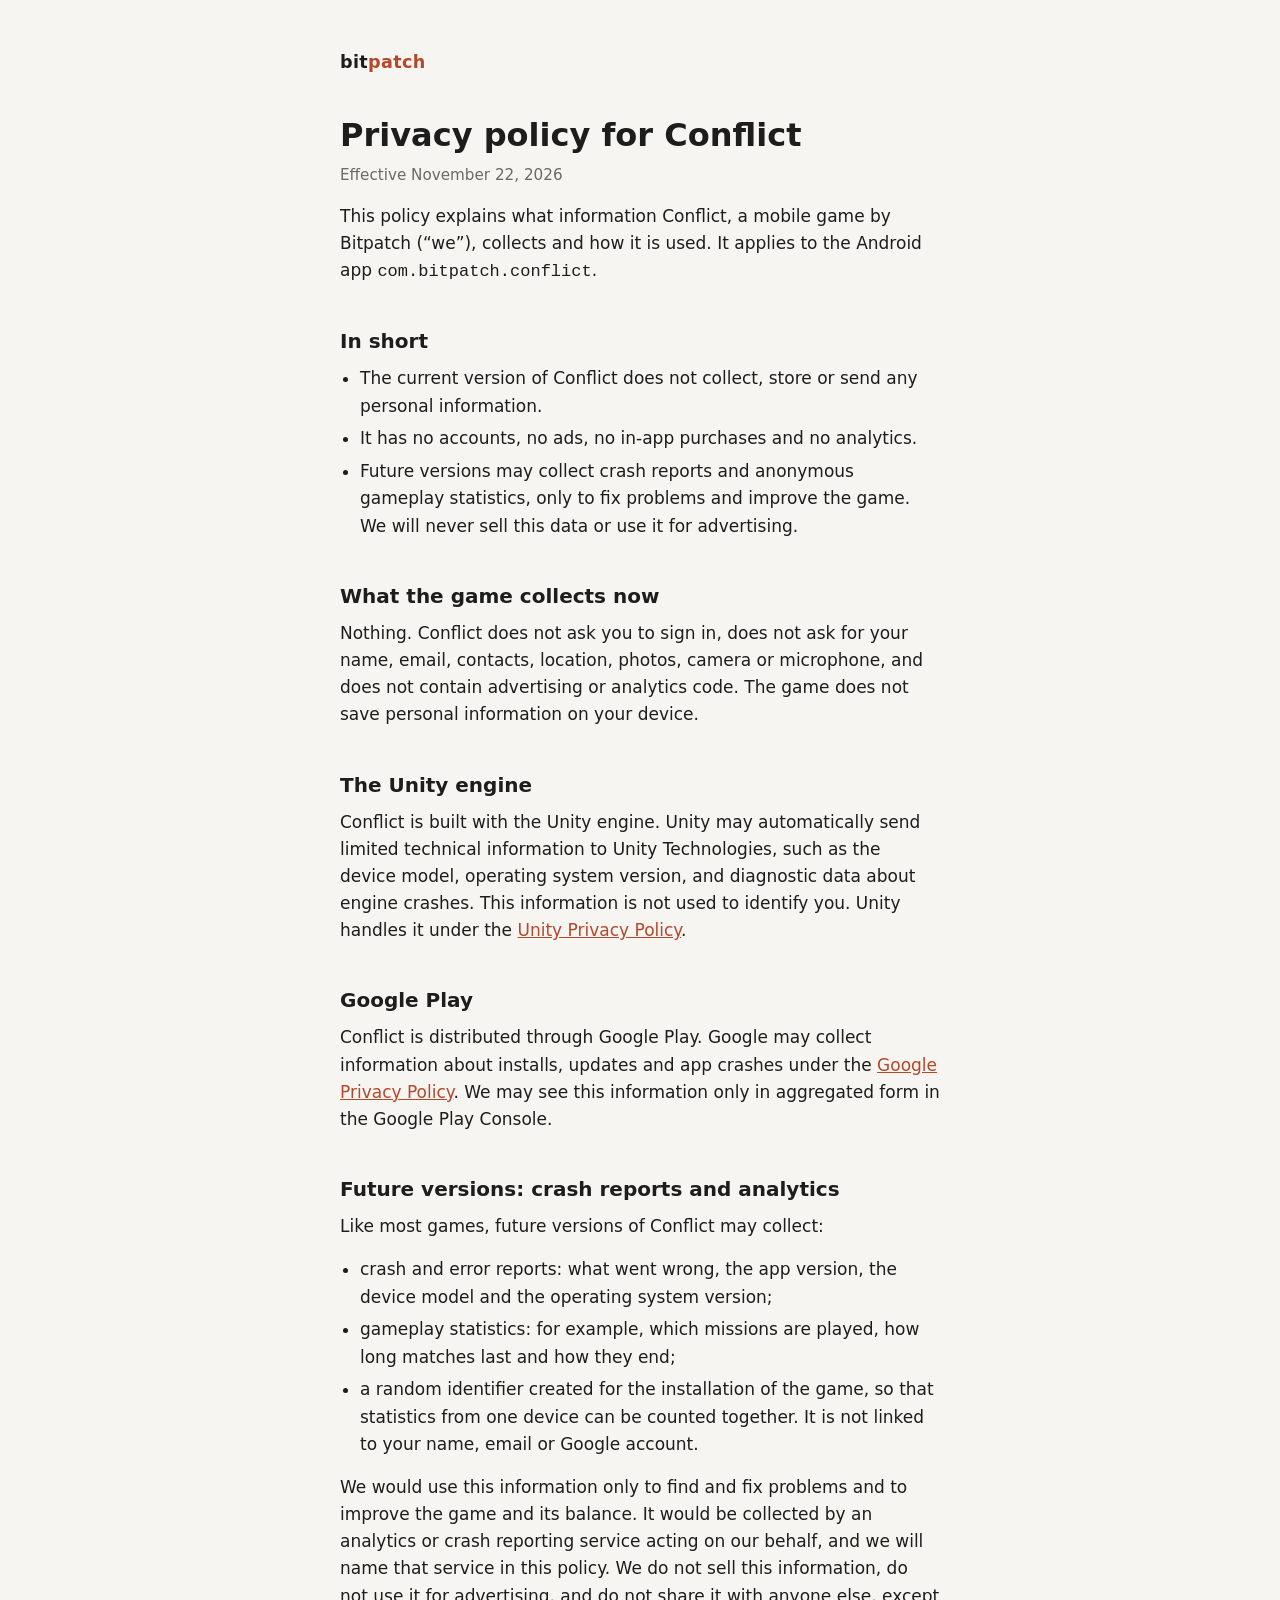
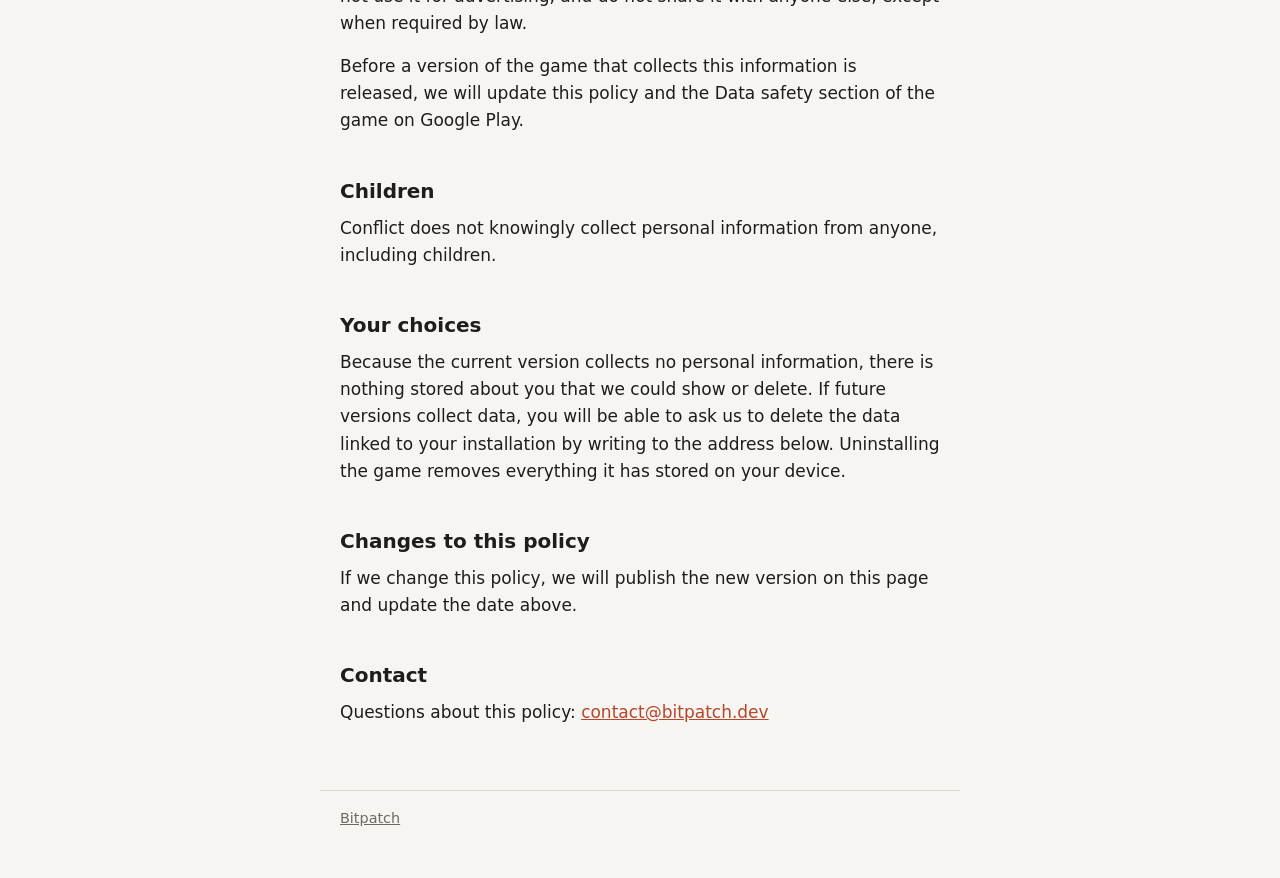
==== privacy/index.html @ a921435c "Add the Bitpatch website with the home page and the privacy policy of Conflict" ====
<!doctype html>
<html lang="en">
<head>
  <meta charset="utf-8">
  <meta name="viewport" content="width=device-width, initial-scale=1">
  <title>Privacy policy for Conflict · Bitpatch</title>
  <meta name="description" content="Privacy policy for Conflict, a mobile game by Bitpatch.">
  <link rel="icon" href="/favicon.svg" type="image/svg+xml">
  <link rel="stylesheet" href="/style.css">
</head>
<body>
  <header>
    <a class="brand" href="/">bit<span>patch</span></a>
  </header>
  <main>
    <h1>Privacy policy for Conflict</h1>
    <p class="meta">Effective November 22, 2026</p>

    <p>This policy explains what information Conflict, a mobile game by Bitpatch (“we”), collects and how it is used. It applies to the Android app <code>com.bitpatch.conflict</code>.</p>

    <h2>In short</h2>
    <ul>
      <li>The current version of Conflict does not collect, store or send any personal information.</li>
      <li>It has no accounts, no ads, no in-app purchases and no analytics.</li>
      <li>Future versions may collect crash reports and anonymous gameplay statistics, only to fix problems and improve the game. We will never sell this data or use it for advertising.</li>
    </ul>

    <h2>What the game collects now</h2>
    <p>Nothing. Conflict does not ask you to sign in, does not ask for your name, email, contacts, location, photos, camera or microphone, and does not contain advertising or analytics code. The game does not save personal information on your device.</p>

    <h2>The Unity engine</h2>
    <p>Conflict is built with the Unity engine. Unity may automatically send limited technical information to Unity Technologies, such as the device model, operating system version, and diagnostic data about engine crashes. This information is not used to identify you. Unity handles it under the <a href="https://unity.com/legal/privacy-policy">Unity Privacy Policy</a>.</p>

    <h2>Google Play</h2>
    <p>Conflict is distributed through Google Play. Google may collect information about installs, updates and app crashes under the <a href="https://policies.google.com/privacy">Google Privacy Policy</a>. We may see this information only in aggregated form in the Google Play Console.</p>

    <h2>Future versions: crash reports and analytics</h2>
    <p>Like most games, future versions of Conflict may collect:</p>
    <ul>
      <li>crash and error reports: what went wrong, the app version, the device model and the operating system version;</li>
      <li>gameplay statistics: for example, which missions are played, how long matches last and how they end;</li>
      <li>a random identifier created for the installation of the game, so that statistics from one device can be counted together. It is not linked to your name, email or Google account.</li>
    </ul>
    <p>We would use this information only to find and fix problems and to improve the game and its balance. It would be collected by an analytics or crash reporting service acting on our behalf, and we will name that service in this policy. We do not sell this information, do not use it for advertising, and do not share it with anyone else, except when required by law.</p>
    <p>Before a version of the game that collects this information is released, we will update this policy and the Data safety section of the game on Google Play.</p>

    <h2>Children</h2>
    <p>Conflict does not knowingly collect personal information from anyone, including children.</p>

    <h2>Your choices</h2>
    <p>Because the current version collects no personal information, there is nothing stored about you that we could show or delete. If future versions collect data, you will be able to ask us to delete the data linked to your installation by writing to the address below. Uninstalling the game removes everything it has stored on your device.</p>

    <h2>Changes to this policy</h2>
    <p>If we change this policy, we will publish the new version on this page and update the date above.</p>

    <h2>Contact</h2>
    <p>Questions about this policy: <a href="mailto:contact@bitpatch.dev">contact@bitpatch.dev</a></p>
  </main>
  <footer>
    <a href="/">Bitpatch</a>
  </footer>
</body>
</html>
---- style.css ----
:root {
  color-scheme: light dark;
  --bg: #f6f5f1;
  --fg: #1d1d1b;
  --muted: #6b6a64;
  --line: #d9d7cf;
  --accent: #b5472b;
}

@media (prefers-color-scheme: dark) {
  :root {
    --bg: #161614;
    --fg: #e8e6df;
    --muted: #9a988f;
    --line: #34332f;
    --accent: #e0714f;
  }
}

* {
  box-sizing: border-box;
}

html {
  -webkit-text-size-adjust: 100%;
}

body {
  margin: 0;
  background: var(--bg);
  color: var(--fg);
  font: 17px/1.6 system-ui, -apple-system, "Segoe UI", Roboto, sans-serif;
}

main,
header,
footer {
  max-width: 40rem;
  margin: 0 auto;
  padding: 0 1.25rem;
}

header {
  padding-top: 3rem;
}

.brand {
  color: var(--fg);
  font-weight: 700;
  font-size: 1.1rem;
  letter-spacing: 0.02em;
  text-decoration: none;
}

.brand span {
  color: var(--accent);
}

main {
  padding-top: 2.5rem;
  padding-bottom: 3rem;
}

h1 {
  font-size: 2rem;
  line-height: 1.2;
  margin: 0 0 0.5rem;
}

h2 {
  font-size: 1.25rem;
  margin: 2.5rem 0 0.5rem;
}

p,
ul {
  margin: 0 0 1rem;
}

ul {
  padding-left: 1.25rem;
}

li {
  margin-bottom: 0.35rem;
}

a {
  color: var(--accent);
}

.lead {
  color: var(--muted);
  font-size: 1.1rem;
}

.game {
  border-top: 1px solid var(--line);
  margin-top: 2.5rem;
  padding-top: 0.5rem;
}

.status {
  display: inline-block;
  font-size: 0.85rem;
  color: var(--muted);
  border: 1px solid var(--line);
  border-radius: 999px;
  padding: 0.1rem 0.7rem;
}

.meta {
  color: var(--muted);
  font-size: 0.95rem;
}

footer {
  border-top: 1px solid var(--line);
  padding-top: 1rem;
  padding-bottom: 3rem;
  color: var(--muted);
  font-size: 0.9rem;
}

footer a {
  color: var(--muted);
}
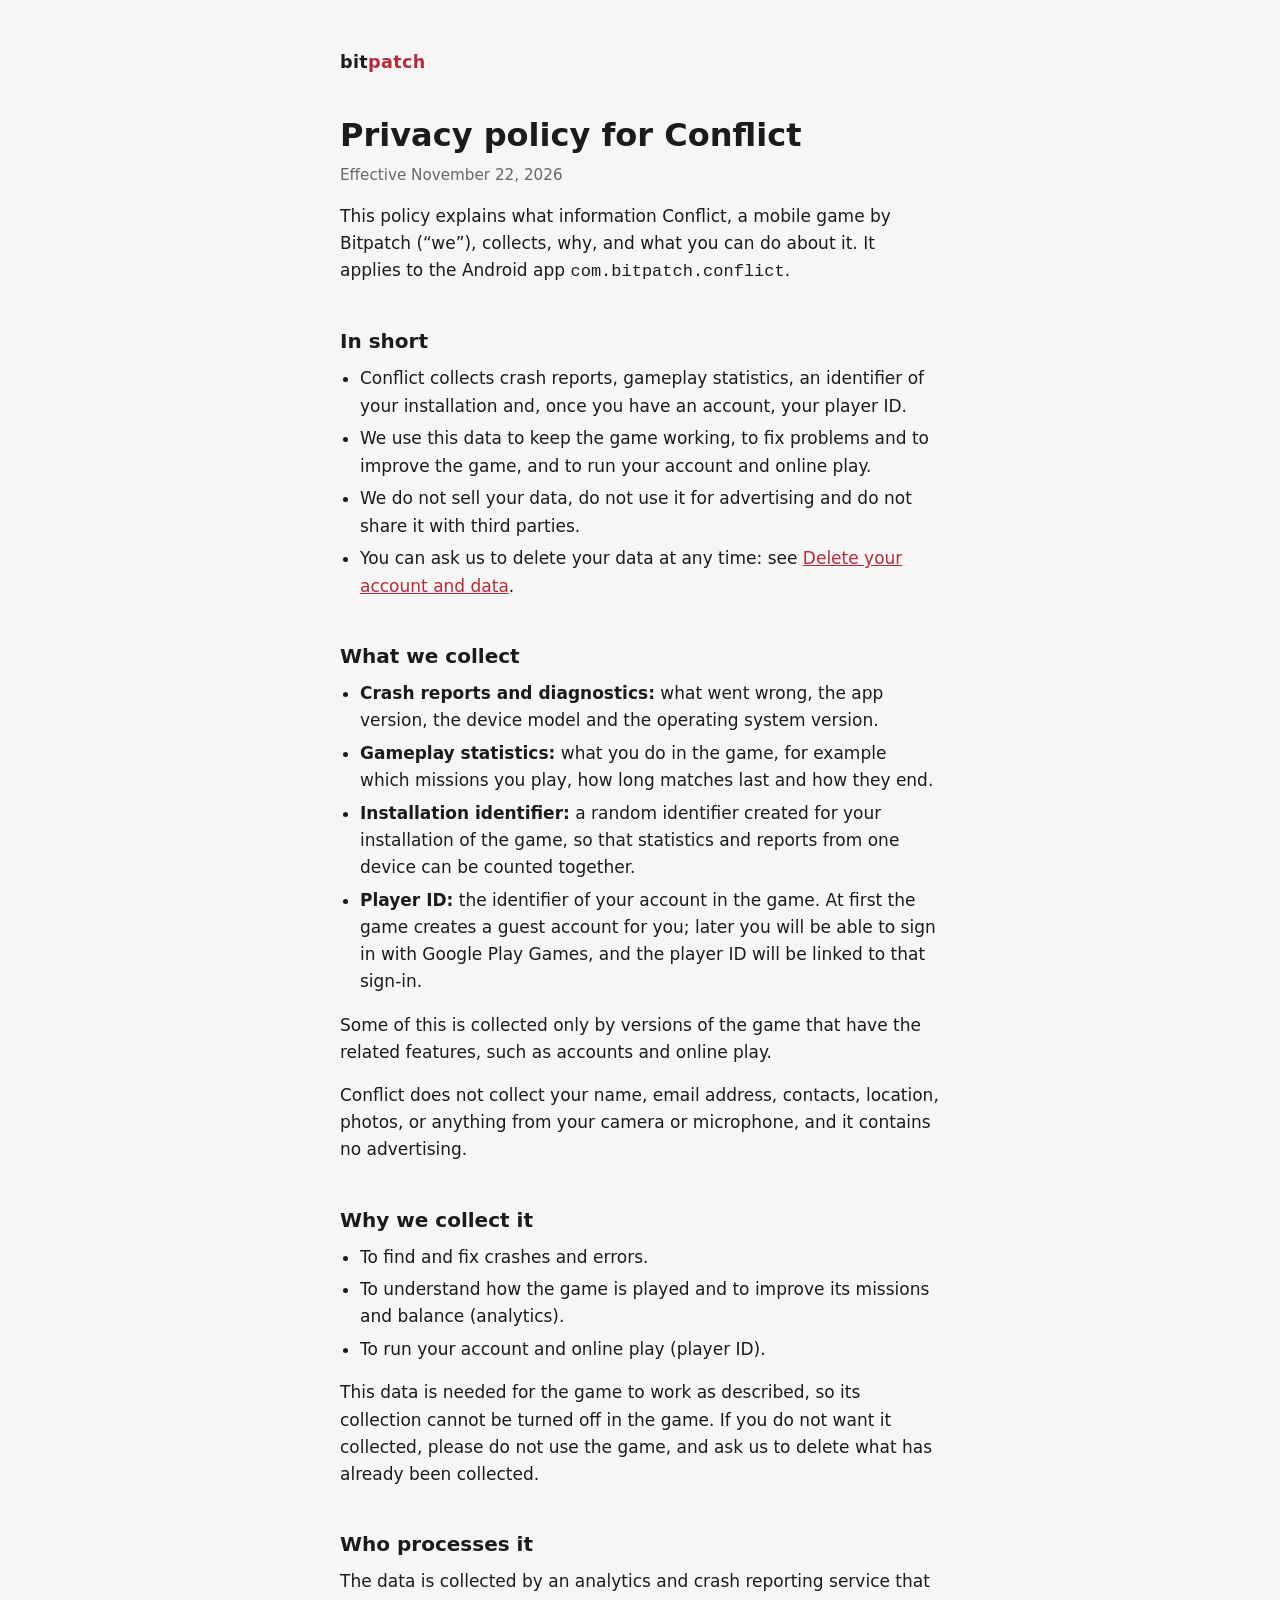
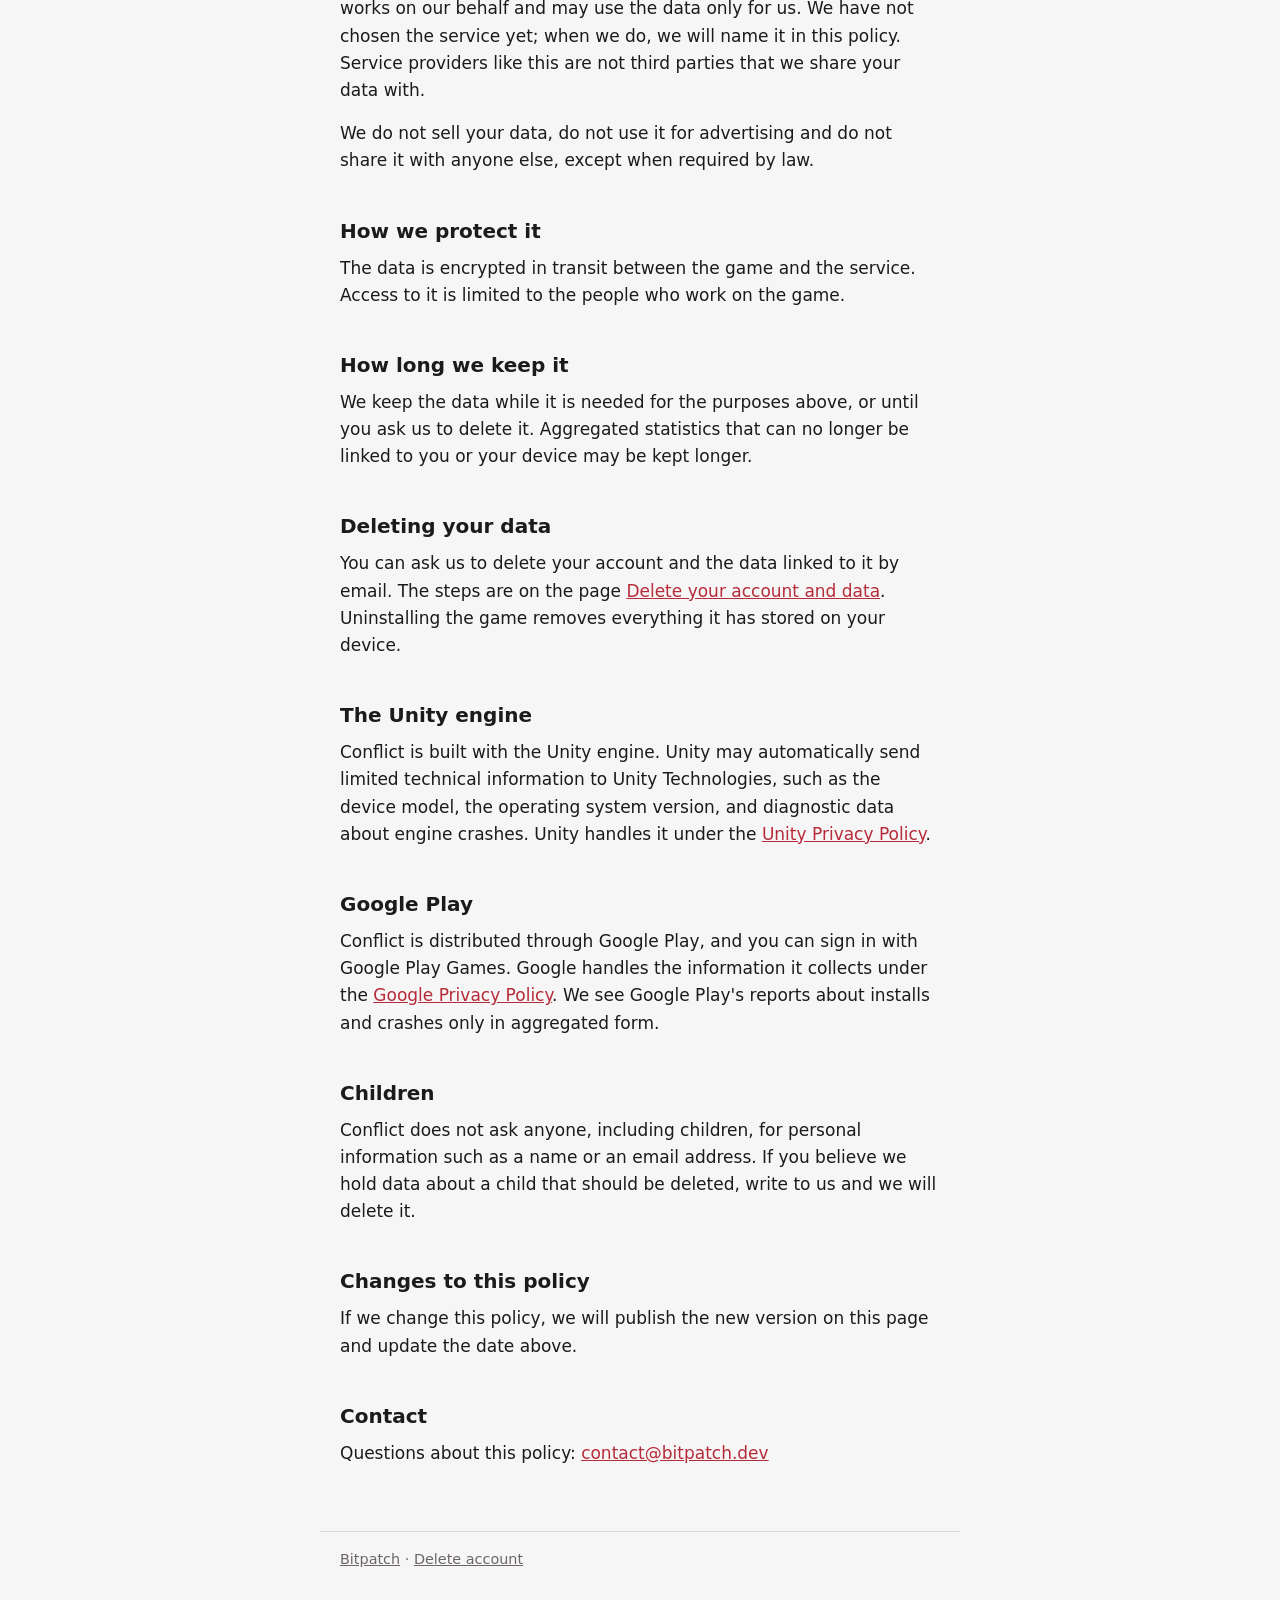
==== commit 379dffd5: "Describe in the privacy policy the data Conflict collects as declared on Google Play, and add a page" ====
--- a/privacy/index.html
+++ b/privacy/index.html
@@ -16,39 +16,55 @@
     <h1>Privacy policy for Conflict</h1>
     <p class="meta">Effective November 22, 2026</p>
 
-    <p>This policy explains what information Conflict, a mobile game by Bitpatch (“we”), collects and how it is used. It applies to the Android app <code>com.bitpatch.conflict</code>.</p>
+    <p>This policy explains what information Conflict, a mobile game by Bitpatch (“we”), collects, why, and what you can do about it. It applies to the Android app <code>com.bitpatch.conflict</code>.</p>
 
     <h2>In short</h2>
     <ul>
-      <li>The current version of Conflict does not collect, store or send any personal information.</li>
-      <li>It has no accounts, no ads, no in-app purchases and no analytics.</li>
-      <li>Future versions may collect crash reports and anonymous gameplay statistics, only to fix problems and improve the game. We will never sell this data or use it for advertising.</li>
+      <li>Conflict collects crash reports, gameplay statistics, an identifier of your installation and, once you have an account, your player ID.</li>
+      <li>We use this data to keep the game working, to fix problems and to improve the game, and to run your account and online play.</li>
+      <li>We do not sell your data, do not use it for advertising and do not share it with third parties.</li>
+      <li>You can ask us to delete your data at any time: see <a href="/delete-account/">Delete your account and data</a>.</li>
     </ul>
 
-    <h2>What the game collects now</h2>
-    <p>Nothing. Conflict does not ask you to sign in, does not ask for your name, email, contacts, location, photos, camera or microphone, and does not contain advertising or analytics code. The game does not save personal information on your device.</p>
+    <h2>What we collect</h2>
+    <ul>
+      <li><strong>Crash reports and diagnostics:</strong> what went wrong, the app version, the device model and the operating system version.</li>
+      <li><strong>Gameplay statistics:</strong> what you do in the game, for example which missions you play, how long matches last and how they end.</li>
+      <li><strong>Installation identifier:</strong> a random identifier created for your installation of the game, so that statistics and reports from one device can be counted together.</li>
+      <li><strong>Player ID:</strong> the identifier of your account in the game. At first the game creates a guest account for you; later you will be able to sign in with Google Play Games, and the player ID will be linked to that sign-in.</li>
+    </ul>
+    <p>Some of this is collected only by versions of the game that have the related features, such as accounts and online play.</p>
+    <p>Conflict does not collect your name, email address, contacts, location, photos, or anything from your camera or microphone, and it contains no advertising.</p>
+
+    <h2>Why we collect it</h2>
+    <ul>
+      <li>To find and fix crashes and errors.</li>
+      <li>To understand how the game is played and to improve its missions and balance (analytics).</li>
+      <li>To run your account and online play (player ID).</li>
+    </ul>
+    <p>This data is needed for the game to work as described, so its collection cannot be turned off in the game. If you do not want it collected, please do not use the game, and ask us to delete what has already been collected.</p>
+
+    <h2>Who processes it</h2>
+    <p>The data is collected by an analytics and crash reporting service that works on our behalf and may use the data only for us. We have not chosen the service yet; when we do, we will name it in this policy. Service providers like this are not third parties that we share your data with.</p>
+    <p>We do not sell your data, do not use it for advertising and do not share it with anyone else, except when required by law.</p>
+
+    <h2>How we protect it</h2>
+    <p>The data is encrypted in transit between the game and the service. Access to it is limited to the people who work on the game.</p>
+
+    <h2>How long we keep it</h2>
+    <p>We keep the data while it is needed for the purposes above, or until you ask us to delete it. Aggregated statistics that can no longer be linked to you or your device may be kept longer.</p>
+
+    <h2>Deleting your data</h2>
+    <p>You can ask us to delete your account and the data linked to it by email. The steps are on the page <a href="/delete-account/">Delete your account and data</a>. Uninstalling the game removes everything it has stored on your device.</p>
 
     <h2>The Unity engine</h2>
-    <p>Conflict is built with the Unity engine. Unity may automatically send limited technical information to Unity Technologies, such as the device model, operating system version, and diagnostic data about engine crashes. This information is not used to identify you. Unity handles it under the <a href="https://unity.com/legal/privacy-policy">Unity Privacy Policy</a>.</p>
+    <p>Conflict is built with the Unity engine. Unity may automatically send limited technical information to Unity Technologies, such as the device model, the operating system version, and diagnostic data about engine crashes. Unity handles it under the <a href="https://unity.com/legal/privacy-policy">Unity Privacy Policy</a>.</p>
 
     <h2>Google Play</h2>
-    <p>Conflict is distributed through Google Play. Google may collect information about installs, updates and app crashes under the <a href="https://policies.google.com/privacy">Google Privacy Policy</a>. We may see this information only in aggregated form in the Google Play Console.</p>
-
-    <h2>Future versions: crash reports and analytics</h2>
-    <p>Like most games, future versions of Conflict may collect:</p>
-    <ul>
-      <li>crash and error reports: what went wrong, the app version, the device model and the operating system version;</li>
-      <li>gameplay statistics: for example, which missions are played, how long matches last and how they end;</li>
-      <li>a random identifier created for the installation of the game, so that statistics from one device can be counted together. It is not linked to your name, email or Google account.</li>
-    </ul>
-    <p>We would use this information only to find and fix problems and to improve the game and its balance. It would be collected by an analytics or crash reporting service acting on our behalf, and we will name that service in this policy. We do not sell this information, do not use it for advertising, and do not share it with anyone else, except when required by law.</p>
-    <p>Before a version of the game that collects this information is released, we will update this policy and the Data safety section of the game on Google Play.</p>
+    <p>Conflict is distributed through Google Play, and you can sign in with Google Play Games. Google handles the information it collects under the <a href="https://policies.google.com/privacy">Google Privacy Policy</a>. We see Google Play's reports about installs and crashes only in aggregated form.</p>
 
     <h2>Children</h2>
-    <p>Conflict does not knowingly collect personal information from anyone, including children.</p>
-
-    <h2>Your choices</h2>
-    <p>Because the current version collects no personal information, there is nothing stored about you that we could show or delete. If future versions collect data, you will be able to ask us to delete the data linked to your installation by writing to the address below. Uninstalling the game removes everything it has stored on your device.</p>
+    <p>Conflict does not ask anyone, including children, for personal information such as a name or an email address. If you believe we hold data about a child that should be deleted, write to us and we will delete it.</p>
 
     <h2>Changes to this policy</h2>
     <p>If we change this policy, we will publish the new version on this page and update the date above.</p>
@@ -57,7 +73,7 @@
     <p>Questions about this policy: <a href="mailto:contact@bitpatch.dev">contact@bitpatch.dev</a></p>
   </main>
   <footer>
-    <a href="/">Bitpatch</a>
+    <a href="/">Bitpatch</a> · <a href="/delete-account/">Delete account</a>
   </footer>
 </body>
 </html>
--- a/style.css
+++ b/style.css
@@ -1,19 +1,19 @@
 :root {
   color-scheme: light dark;
-  --bg: #f6f5f1;
-  --fg: #1d1d1b;
-  --muted: #6b6a64;
-  --line: #d9d7cf;
-  --accent: #b5472b;
+  --bg: #f7f6f6;
+  --fg: #1c1a1a;
+  --muted: #6b6566;
+  --line: #ddd8d8;
+  --accent: #b62b39;
 }
 
 @media (prefers-color-scheme: dark) {
   :root {
-    --bg: #161614;
-    --fg: #e8e6df;
-    --muted: #9a988f;
-    --line: #34332f;
-    --accent: #e0714f;
+    --bg: #141213;
+    --fg: #ebe7e7;
+    --muted: #9b9394;
+    --line: #342f30;
+    --accent: #e25a63;
   }
 }
 
@@ -73,11 +73,13 @@
 }
 
 p,
-ul {
+ul,
+ol {
   margin: 0 0 1rem;
 }
 
-ul {
+ul,
+ol {
   padding-left: 1.25rem;
 }
 
@@ -94,24 +96,21 @@
   font-size: 1.1rem;
 }
 
-.game {
-  border-top: 1px solid var(--line);
-  margin-top: 2.5rem;
-  padding-top: 0.5rem;
-}
-
-.status {
-  display: inline-block;
-  font-size: 0.85rem;
-  color: var(--muted);
-  border: 1px solid var(--line);
-  border-radius: 999px;
-  padding: 0.1rem 0.7rem;
-}
-
 .meta {
   color: var(--muted);
   font-size: 0.95rem;
+}
+
+.box {
+  border: 1px solid var(--line);
+  border-left: 3px solid var(--accent);
+  border-radius: 6px;
+  margin-top: 2rem;
+  padding: 0.25rem 1.25rem 0.5rem;
+}
+
+.box h2 {
+  margin-top: 1rem;
 }
 
 footer {
